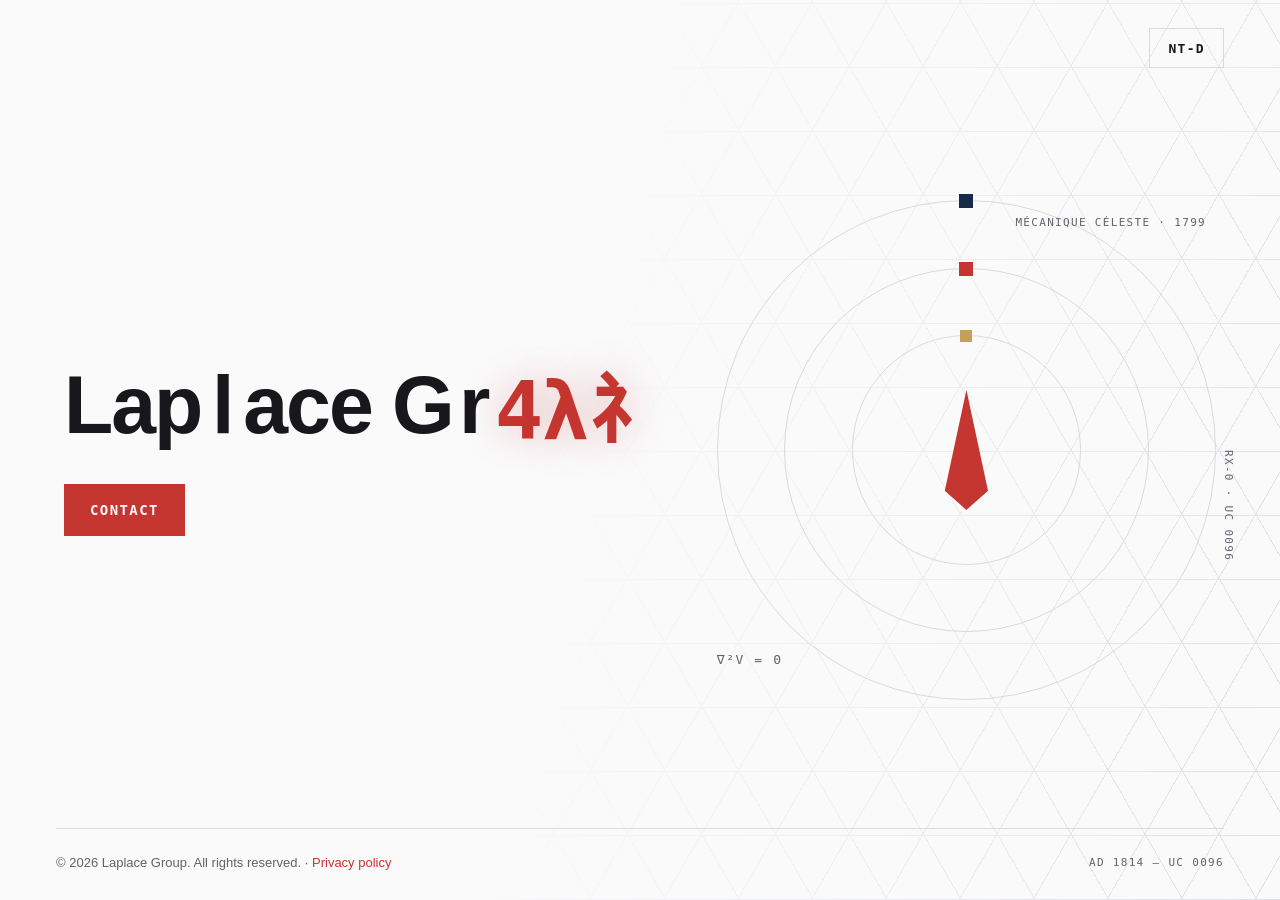
==== index.html @ bb6c0927 "Prototype Matrix headline decryption" ====
<!doctype html>
<html lang="en">
  <head>
    <meta charset="utf-8">
    <meta name="viewport" content="width=device-width, initial-scale=1">
    <title>Laplace Group</title>
    <meta name="description" content="Laplace Group.">
    <link rel="canonical" href="https://laplacegroup.io/">
    <link rel="stylesheet" href="/styles.css">
    <meta property="og:title" content="Laplace Group">
    <meta property="og:description" content="Laplace Group">
    <meta property="og:type" content="website">
    <meta property="og:url" content="https://laplacegroup.io/">
    <meta property="og:site_name" content="Laplace Group">
    <meta name="twitter:card" content="summary">
    <meta name="twitter:title" content="Laplace Group">
    <meta name="twitter:description" content="Laplace Group">
  </head>
  <body class="landing-page" data-mode="unicorn">
    <div class="site-shell">
      <div class="technical-grid" aria-hidden="true"></div>
      <div class="grid-fade" aria-hidden="true"></div>

      <header class="site-header">
        <nav class="header-actions" aria-label="Primary navigation">
          <button class="outline-action mode-toggle" type="button" data-ntd-toggle aria-pressed="false">
            <span class="ntd-label">
              NT-D<span class="ntd-state" aria-hidden="true">&nbsp;· Engaged</span>
            </span>
          </button>
        </nav>
      </header>

      <main class="landing-main">
        <section class="hero-copy" aria-labelledby="hero-title">
          <h1 id="hero-title" data-decrypt="Laplace Group">Laplace Group</h1>

          <a class="primary-action" href="mailto:hello@laplacegroup.io">Contact</a>
        </section>

        <section class="orrery" aria-label="Laplace orbital diagram">
          <div class="orbit orbit-outer" aria-hidden="true"><span></span></div>
          <div class="orbit orbit-middle" aria-hidden="true"><span></span></div>
          <div class="orbit orbit-inner" aria-hidden="true"><span></span></div>

          <button class="logo-core" type="button" data-ntd-toggle aria-label="Toggle NT-D display mode" aria-pressed="false">
            <span class="triangle-mark" aria-hidden="true"></span>
          </button>

          <span class="annotation annotation-top">Mécanique céleste · 1799</span>
          <span class="annotation annotation-equation">∇²V = 0</span>
          <span class="annotation annotation-side">RX-0 · UC 0096</span>
        </section>
      </main>

      <footer class="site-footer">
        <span>
          © 2026 Laplace Group. All rights reserved. ·
          <a href="/privacy.html">Privacy policy</a>
        </span>
        <span class="footer-code">AD 1814 — UC 0096</span>
      </footer>
    </div>

    <script>
      (() => {
        const toggles = document.querySelectorAll('[data-ntd-toggle]');
        const headline = document.querySelector('[data-decrypt]');
        const finalText = headline.dataset.decrypt;
        const glyphs = 'ｱｲｳｴｵｶｷｸｹｺｻｼｽｾｿﾀﾁﾂﾃﾄﾅﾆﾇﾈﾉ0123456789∆∇Ξλψ';
        const reducedMotion = window.matchMedia('(prefers-reduced-motion: reduce)');
        let decryptFrame = 0;
        let decryptRun = 0;

        const randomGlyph = () => glyphs[Math.floor(Math.random() * glyphs.length)];

        const buildHeadline = () => {
          const fragment = document.createDocumentFragment();
          const characters = [];

          finalText.split(' ').forEach((word, wordIndex, words) => {
            const wordElement = document.createElement('span');
            wordElement.className = 'decrypt-word';
            wordElement.setAttribute('aria-hidden', 'true');

            [...word].forEach((character) => {
              const characterElement = document.createElement('span');
              characterElement.className = 'decrypt-char';
              characterElement.dataset.character = character;
              characterElement.dataset.resolved = 'false';
              characterElement.textContent = randomGlyph();
              wordElement.append(characterElement);
              characters.push(characterElement);
            });

            fragment.append(wordElement);
            if (wordIndex < words.length - 1) fragment.append(' ');
          });

          headline.setAttribute('aria-label', finalText);
          headline.replaceChildren(fragment);
          return characters;
        };

        const decryptHeadline = () => {
          cancelAnimationFrame(decryptFrame);
          decryptRun += 1;
          const run = decryptRun;

          if (reducedMotion.matches) {
            headline.textContent = finalText;
            return;
          }

          const characters = buildHeadline();
          const startTime = performance.now();
          const stagger = 78;
          const scrambleTime = 430;
          const tickRate = 42;
          let previousTick = 0;

          const animate = (now) => {
            if (run !== decryptRun) return;
            const finishTime = startTime + (characters.length - 1) * stagger + scrambleTime;

            if (now >= finishTime) {
              characters.forEach((character) => {
                character.textContent = character.dataset.character;
                character.dataset.resolved = 'true';
              });
              return;
            }

            if (now - previousTick >= tickRate) {
              characters.forEach((character, index) => {
                const localTime = now - startTime - index * stagger;

                if (localTime < 0) {
                  character.textContent = '';
                  return;
                }

                if (localTime < scrambleTime) {
                  character.textContent = randomGlyph();
                  character.dataset.resolved = 'false';
                  return;
                }

                character.textContent = character.dataset.character;
                character.dataset.resolved = 'true';
              });
              previousTick = now;
            }

            decryptFrame = requestAnimationFrame(animate);
          };

          decryptFrame = requestAnimationFrame(animate);
        };

        const setMode = (engaged) => {
          document.body.dataset.mode = engaged ? 'ntd' : 'unicorn';
          toggles.forEach((toggle) => toggle.setAttribute('aria-pressed', String(engaged)));
          decryptHeadline();
        };

        toggles.forEach((toggle) => {
          toggle.addEventListener('click', () => {
            setMode(document.body.dataset.mode !== 'ntd');
          });
        });

        decryptHeadline();
      })();
    </script>
  </body>
</html>
---- styles.css ----
:root {
  --bg: #fafafb;
  --card: #ffffff;
  --ink: #17171c;
  --muted: #61626b;
  --line: #d9dade;
  --chip: #eff0f3;
  --accent: #c4362f;
  --accent-2: #162b49;
  --gold: #c5a05b;
  --orbit-1: 90s;
  --orbit-2: 64s;
  --orbit-3: 40s;
  --pulse: 5s;
  --logo-filter: drop-shadow(0 0 12px rgb(197 160 91 / 22%));
}

* {
  box-sizing: border-box;
}

html {
  background: var(--bg);
}

body {
  margin: 0;
  background: var(--bg);
  color: var(--ink);
  font-family: "IBM Plex Sans", "Helvetica Neue", Arial, sans-serif;
  transition: background-color 500ms ease, color 500ms ease;
}

body[data-mode="ntd"] {
  --bg: #0c0d12;
  --card: #161821;
  --ink: #efeff4;
  --muted: #9699a8;
  --line: #292c39;
  --chip: #1d2029;
  --accent: #e23b31;
  --accent-2: #35c285;
  --gold: #dfb867;
  --orbit-1: 9s;
  --orbit-2: 6.5s;
  --orbit-3: 4s;
  --pulse: 1.6s;
  --logo-filter: drop-shadow(0 0 26px rgb(226 59 49 / 38%));
}

a {
  color: inherit;
}

button,
a {
  -webkit-tap-highlight-color: transparent;
}

.site-shell {
  isolation: isolate;
  min-height: 100vh;
  min-height: 100svh;
  display: flex;
  flex-direction: column;
  position: relative;
  overflow: hidden;
}

.technical-grid,
.grid-fade {
  position: absolute;
  inset: 0;
  pointer-events: none;
}

.technical-grid {
  z-index: -2;
  background-image:
    repeating-linear-gradient(0deg, var(--line) 0 1px, transparent 1px 64px),
    repeating-linear-gradient(60deg, var(--line) 0 1px, transparent 1px 64px),
    repeating-linear-gradient(120deg, var(--line) 0 1px, transparent 1px 64px);
  opacity: 0.78;
}

.grid-fade {
  z-index: -1;
  background: linear-gradient(100deg, var(--bg) 42%, transparent 100%);
  transition: background 500ms ease;
}

.site-header,
.site-footer {
  position: relative;
  z-index: 1;
}

.site-header {
  min-height: 96px;
  display: flex;
  align-items: center;
  justify-content: flex-end;
  gap: 40px;
  padding: 28px 56px;
}

.header-actions {
  position: absolute;
  top: 28px;
  right: 56px;
  display: flex;
  align-items: center;
  gap: 20px;
}

.outline-action {
  min-height: 40px;
  display: inline-flex;
  align-items: center;
  justify-content: center;
  padding: 11px 18px;
  border: 1px solid var(--line);
  background: transparent;
  color: var(--ink);
  cursor: pointer;
  font-family: "IBM Plex Mono", "SFMono-Regular", Consolas, monospace;
  font-size: 13px;
  font-weight: 600;
  letter-spacing: 0.1em;
  line-height: 1;
  text-decoration: none;
  text-transform: uppercase;
  transition: border-color 180ms ease, color 180ms ease, background-color 180ms ease;
}

.outline-action:hover {
  border-color: var(--ink);
  background: var(--chip);
}

.mode-toggle[aria-pressed="true"] {
  border-color: var(--accent);
  color: var(--accent);
}

.ntd-label {
  display: inline-flex;
  align-items: center;
  white-space: nowrap;
}

.ntd-state {
  min-width: 0;
  max-width: 0;
  display: inline-block;
  flex: 0 1 auto;
  opacity: 0;
  overflow: hidden;
  clip-path: inset(0 100% 0 0);
  transform: translateX(-5px);
  transition: max-width 360ms cubic-bezier(0.22, 1, 0.36, 1),
    opacity 180ms ease,
    clip-path 360ms cubic-bezier(0.22, 1, 0.36, 1),
    transform 360ms cubic-bezier(0.22, 1, 0.36, 1);
}

.mode-toggle[aria-pressed="true"] .ntd-state {
  max-width: 9em;
  opacity: 1;
  clip-path: inset(0);
  transform: translateX(0);
}

.landing-main {
  width: 100%;
  flex: 1;
  display: grid;
  grid-template-columns: minmax(0, 1fr) auto;
  align-items: center;
  gap: clamp(44px, 5vw, 80px);
  padding: 18px clamp(48px, 5vw, 84px) 42px;
}

.hero-copy {
  max-width: 850px;
  display: flex;
  flex-direction: column;
  align-items: flex-start;
  gap: 38px;
}

.hero-copy h1 {
  max-width: 850px;
  margin: 0;
  font-size: clamp(58px, 6.3vw, 112px);
  font-weight: 700;
  letter-spacing: -0.025em;
  line-height: 1.02;
  text-wrap: balance;
}

.decrypt-word {
  display: inline-block;
  white-space: nowrap;
}

.decrypt-char {
  min-width: 0.52em;
  display: inline-block;
  color: var(--accent);
  font-family: "IBM Plex Mono", "SFMono-Regular", Consolas, monospace;
  font-weight: 600;
  text-align: center;
  text-shadow: 0 0 0.5em rgb(196 54 47 / 32%);
  transform: translateY(0.08em);
  transition: color 160ms ease, text-shadow 220ms ease, transform 220ms ease;
}

.decrypt-char:empty {
  opacity: 0;
}

.decrypt-char[data-resolved="true"] {
  color: var(--ink);
  font-family: inherit;
  font-weight: inherit;
  text-shadow: none;
  transform: translateY(0);
}

.annotation,
.footer-code {
  color: var(--muted);
  font-family: "IBM Plex Mono", "SFMono-Regular", Consolas, monospace;
  font-style: normal;
  font-weight: 500;
  letter-spacing: 0.12em;
  text-transform: uppercase;
}

.primary-action {
  display: inline-flex;
  align-items: center;
  justify-content: center;
  min-height: 52px;
  padding: 17px 26px;
  background: var(--accent);
  color: var(--bg);
  font-family: "IBM Plex Mono", "SFMono-Regular", Consolas, monospace;
  font-size: 14px;
  font-weight: 600;
  letter-spacing: 0.1em;
  line-height: 1;
  text-decoration: none;
  text-transform: uppercase;
  transition: background-color 180ms ease, color 180ms ease, transform 180ms ease;
}

.primary-action:hover {
  background: var(--ink);
  color: var(--bg);
  transform: translateY(-2px);
}

.orrery {
  width: min(590px, 39vw);
  aspect-ratio: 1;
  position: relative;
}

.orbit {
  position: absolute;
  border: 1px solid var(--line);
  border-radius: 50%;
  transition: border-color 500ms ease;
}

.orbit span {
  position: absolute;
  left: 50%;
  background: var(--accent);
  transition: background-color 500ms ease, transform 300ms ease;
}

.orbit-outer {
  inset: 0;
  animation: spin var(--orbit-1) linear infinite;
}

.orbit-outer span {
  top: -7px;
  width: 14px;
  height: 14px;
  margin-left: -7px;
  background: var(--accent-2);
}

.orbit-middle {
  inset: 13.5%;
  animation: spin var(--orbit-2) linear infinite reverse;
}

.orbit-middle span {
  top: -7px;
  width: 14px;
  height: 14px;
  margin-left: -7px;
}

.orbit-inner {
  inset: 27%;
  animation: spin var(--orbit-3) linear infinite;
}

.orbit-inner span {
  top: -6px;
  width: 12px;
  height: 12px;
  margin-left: -6px;
  background: var(--gold);
}

.logo-core {
  position: absolute;
  inset: 25%;
  display: flex;
  align-items: center;
  justify-content: center;
  border: 0;
  background: transparent;
  cursor: pointer;
  animation: pulse var(--pulse) ease-in-out infinite;
}

.triangle-mark {
  width: min(42%, 96px);
  aspect-ratio: 4 / 5;
  display: block;
  background: var(--accent);
  clip-path: polygon(50% 0, 72.5% 84%, 50% 100%, 27.5% 84%);
  filter: var(--logo-filter);
  transition: background-color 500ms ease, filter 500ms ease, transform 500ms cubic-bezier(0.22, 1, 0.36, 1);
}

.logo-core:hover .triangle-mark,
.logo-core:focus-visible .triangle-mark {
  transform: scale(1.07);
}

.annotation {
  position: absolute;
  font-size: 11px;
  line-height: 1.45;
  white-space: nowrap;
}

.annotation-top {
  top: 3%;
  right: 2%;
}

.annotation-equation {
  bottom: 6%;
  left: 0;
  font-size: 13px;
}

.annotation-side {
  top: 50%;
  right: -4%;
  writing-mode: vertical-rl;
}

.site-footer {
  min-height: 72px;
  display: flex;
  align-items: center;
  justify-content: space-between;
  gap: 40px;
  margin: 0 56px;
  padding: 21px 0 25px;
  border-top: 1px solid var(--line);
  color: var(--muted);
  font-size: 13px;
  line-height: 1.5;
}

.site-footer a {
  color: var(--accent);
  text-decoration: none;
}

.site-footer a:hover {
  color: var(--ink);
}

.footer-code {
  font-size: 11px;
  line-height: 1;
  white-space: nowrap;
}

.privacy-main {
  width: min(100% - 48px, 808px);
  min-height: 100vh;
  margin: 0 auto;
  padding: 72px 0;
  font-size: 17px;
  line-height: 1.7;
}

.privacy-main h1 {
  margin: 52px 0 32px;
  font-size: clamp(42px, 7vw, 72px);
  letter-spacing: -0.04em;
  line-height: 1;
}

.privacy-main p {
  color: var(--muted);
}

.privacy-main a {
  color: var(--accent);
  text-decoration: none;
}

@keyframes spin {
  from { transform: rotate(0deg); }
  to { transform: rotate(360deg); }
}

@keyframes pulse {
  0%, 100% { opacity: 0.86; }
  50% { opacity: 1; }
}

a:focus-visible,
button:focus-visible {
  outline: 2px solid var(--accent);
  outline-offset: 5px;
}

@media (max-width: 1160px) {
  .landing-main {
    gap: 34px;
  }

  .hero-copy h1 {
    font-size: clamp(54px, 6vw, 80px);
  }

  .orrery {
    width: min(500px, 42vw);
  }
}

@media (max-width: 860px) {
  .site-shell {
    overflow: visible;
  }

  .grid-fade {
    background: linear-gradient(180deg, var(--bg) 24%, transparent 100%);
  }

  .site-header {
    padding: 24px 28px;
  }

  .header-actions {
    top: 24px;
    right: 28px;
  }

  .landing-main {
    grid-template-columns: 1fr;
    justify-items: center;
    gap: 48px;
    padding: 54px 28px 72px;
  }

  .hero-copy {
    width: min(100%, 720px);
  }

  .hero-copy h1 {
    font-size: clamp(52px, 11vw, 78px);
  }

  .orrery {
    width: min(620px, 82vw);
  }

  .site-footer {
    margin: 0 28px;
  }
}

@media (max-width: 600px) {
  .site-header {
    align-items: flex-start;
    gap: 18px;
    padding: 22px 20px;
  }

  .header-actions {
    top: 22px;
    right: 20px;
    gap: 8px;
  }

  .outline-action {
    min-height: 34px;
    padding: 9px 10px;
    font-size: 10px;
  }

  .mode-toggle {
    min-width: 54px;
    overflow: hidden;
  }

  .landing-main {
    gap: 44px;
    padding: 42px 20px 64px;
  }

  .hero-copy {
    gap: 30px;
  }

  .hero-copy h1 {
    font-size: clamp(44px, 14vw, 62px);
    line-height: 1.02;
  }

  .primary-action {
    width: 100%;
    padding-inline: 16px;
    font-size: 12px;
  }

  .orrery {
    width: 88vw;
  }

  .annotation {
    font-size: 9px;
  }

  .annotation-side {
    right: -2%;
  }

  .site-footer {
    min-height: 0;
    align-items: flex-start;
    flex-direction: column;
    gap: 13px;
    margin: 0 20px;
    padding: 20px 0 24px;
    font-size: 12px;
  }
}

@media (prefers-reduced-motion: reduce) {
  *,
  *::before,
  *::after {
    scroll-behavior: auto !important;
    animation-duration: 0.01ms !important;
    animation-iteration-count: 1 !important;
    transition-duration: 0.01ms !important;
  }
}
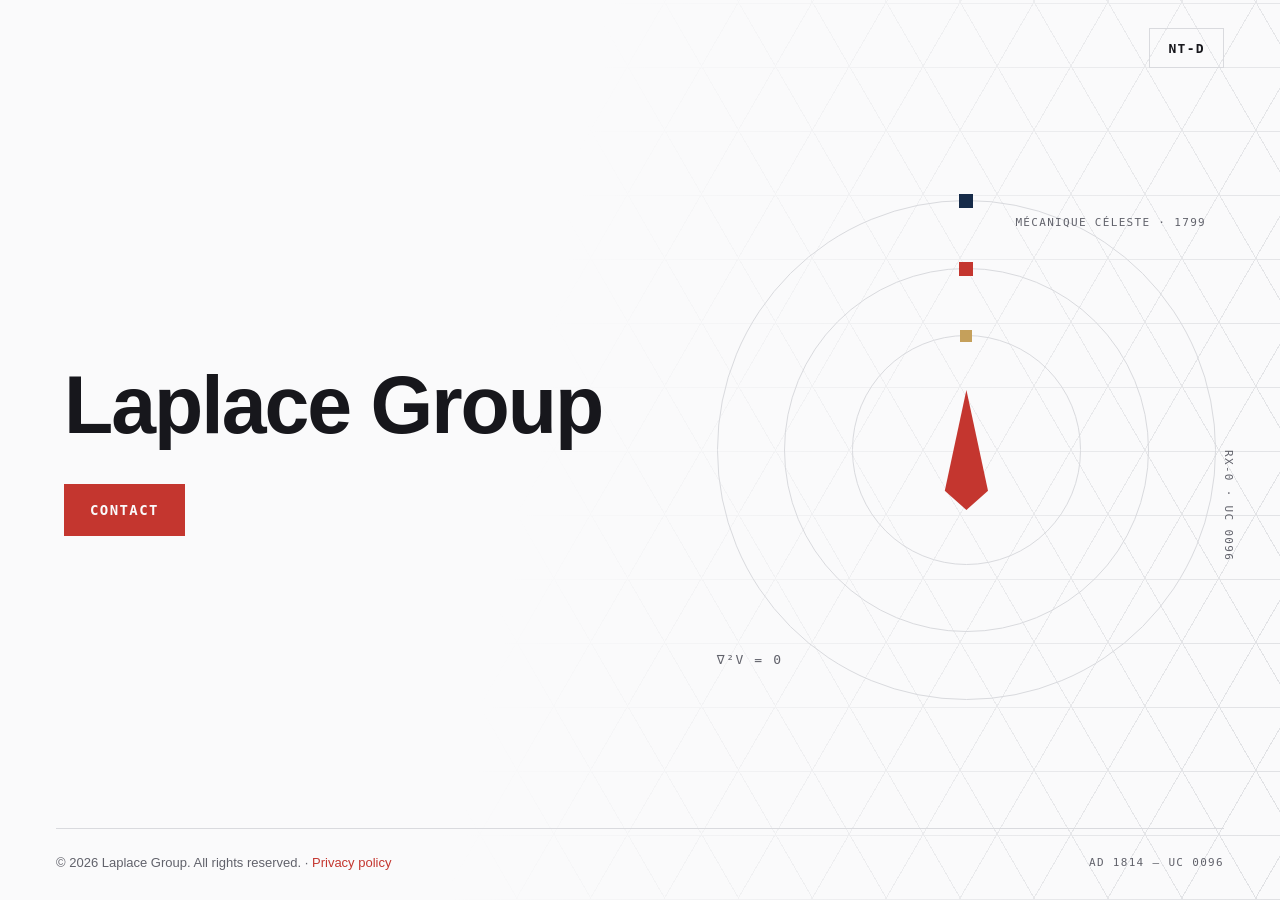
==== commit d5f1c5e0: "Move fast decryption effect to NT-D status" ====
--- a/index.html
+++ b/index.html
@@ -25,7 +25,7 @@
         <nav class="header-actions" aria-label="Primary navigation">
           <button class="outline-action mode-toggle" type="button" data-ntd-toggle aria-pressed="false">
             <span class="ntd-label">
-              NT-D<span class="ntd-state" aria-hidden="true">&nbsp;· Engaged</span>
+              NT-D<span class="ntd-state" aria-hidden="true"><span class="ntd-separator">&nbsp;·&nbsp;</span><span class="ntd-decrypt" data-decrypt="Engaged">Engaged</span></span>
             </span>
           </button>
         </nav>
@@ -33,7 +33,7 @@
 
       <main class="landing-main">
         <section class="hero-copy" aria-labelledby="hero-title">
-          <h1 id="hero-title" data-decrypt="Laplace Group">Laplace Group</h1>
+          <h1 id="hero-title">Laplace Group</h1>
 
           <a class="primary-action" href="mailto:hello@laplacegroup.io">Contact</a>
         </section>
@@ -65,8 +65,8 @@
     <script>
       (() => {
         const toggles = document.querySelectorAll('[data-ntd-toggle]');
-        const headline = document.querySelector('[data-decrypt]');
-        const finalText = headline.dataset.decrypt;
+        const engagedWord = document.querySelector('.ntd-decrypt');
+        const finalText = engagedWord.dataset.decrypt;
         const glyphs = 'ｱｲｳｴｵｶｷｸｹｺｻｼｽｾｿﾀﾁﾂﾃﾄﾅﾆﾇﾈﾉ0123456789∆∇Ξλψ';
         const reducedMotion = window.matchMedia('(prefers-reduced-motion: reduce)');
         let decryptFrame = 0;
@@ -74,49 +74,39 @@
 
         const randomGlyph = () => glyphs[Math.floor(Math.random() * glyphs.length)];
 
-        const buildHeadline = () => {
+        const buildEngagedWord = () => {
           const fragment = document.createDocumentFragment();
           const characters = [];
 
-          finalText.split(' ').forEach((word, wordIndex, words) => {
-            const wordElement = document.createElement('span');
-            wordElement.className = 'decrypt-word';
-            wordElement.setAttribute('aria-hidden', 'true');
-
-            [...word].forEach((character) => {
-              const characterElement = document.createElement('span');
-              characterElement.className = 'decrypt-char';
-              characterElement.dataset.character = character;
-              characterElement.dataset.resolved = 'false';
-              characterElement.textContent = randomGlyph();
-              wordElement.append(characterElement);
-              characters.push(characterElement);
-            });
-
-            fragment.append(wordElement);
-            if (wordIndex < words.length - 1) fragment.append(' ');
+          [...finalText].forEach((character) => {
+            const characterElement = document.createElement('span');
+            characterElement.className = 'ntd-decrypt-char';
+            characterElement.dataset.character = character;
+            characterElement.dataset.resolved = 'false';
+            characterElement.textContent = randomGlyph();
+            fragment.append(characterElement);
+            characters.push(characterElement);
           });
 
-          headline.setAttribute('aria-label', finalText);
-          headline.replaceChildren(fragment);
+          engagedWord.replaceChildren(fragment);
           return characters;
         };
 
-        const decryptHeadline = () => {
+        const decryptEngaged = () => {
           cancelAnimationFrame(decryptFrame);
           decryptRun += 1;
           const run = decryptRun;
 
           if (reducedMotion.matches) {
-            headline.textContent = finalText;
+            engagedWord.textContent = finalText;
             return;
           }
 
-          const characters = buildHeadline();
+          const characters = buildEngagedWord();
           const startTime = performance.now();
-          const stagger = 78;
-          const scrambleTime = 430;
-          const tickRate = 42;
+          const stagger = 39;
+          const scrambleTime = 215;
+          const tickRate = 21;
           let previousTick = 0;
 
           const animate = (now) => {
@@ -161,7 +151,14 @@
         const setMode = (engaged) => {
           document.body.dataset.mode = engaged ? 'ntd' : 'unicorn';
           toggles.forEach((toggle) => toggle.setAttribute('aria-pressed', String(engaged)));
-          decryptHeadline();
+
+          if (engaged) {
+            decryptEngaged();
+          } else {
+            cancelAnimationFrame(decryptFrame);
+            decryptRun += 1;
+            engagedWord.textContent = finalText;
+          }
         };
 
         toggles.forEach((toggle) => {
@@ -170,7 +167,6 @@
           });
         });
 
-        decryptHeadline();
       })();
     </script>
   </body>
--- a/styles.css
+++ b/styles.css
@@ -164,6 +164,29 @@
     transform 360ms cubic-bezier(0.22, 1, 0.36, 1);
 }
 
+.ntd-decrypt {
+  display: inline-flex;
+}
+
+.ntd-decrypt-char {
+  min-width: 0.62em;
+  display: inline-block;
+  color: currentColor;
+  text-align: center;
+  text-shadow: 0 0 0.55em rgb(196 54 47 / 46%);
+  transform: translateY(0.08em);
+  transition: text-shadow 100ms ease, transform 110ms ease;
+}
+
+.ntd-decrypt-char:empty {
+  opacity: 0;
+}
+
+.ntd-decrypt-char[data-resolved="true"] {
+  text-shadow: none;
+  transform: translateY(0);
+}
+
 .mode-toggle[aria-pressed="true"] .ntd-state {
   max-width: 9em;
   opacity: 1;
@@ -197,35 +220,6 @@
   letter-spacing: -0.025em;
   line-height: 1.02;
   text-wrap: balance;
-}
-
-.decrypt-word {
-  display: inline-block;
-  white-space: nowrap;
-}
-
-.decrypt-char {
-  min-width: 0.52em;
-  display: inline-block;
-  color: var(--accent);
-  font-family: "IBM Plex Mono", "SFMono-Regular", Consolas, monospace;
-  font-weight: 600;
-  text-align: center;
-  text-shadow: 0 0 0.5em rgb(196 54 47 / 32%);
-  transform: translateY(0.08em);
-  transition: color 160ms ease, text-shadow 220ms ease, transform 220ms ease;
-}
-
-.decrypt-char:empty {
-  opacity: 0;
-}
-
-.decrypt-char[data-resolved="true"] {
-  color: var(--ink);
-  font-family: inherit;
-  font-weight: inherit;
-  text-shadow: none;
-  transform: translateY(0);
 }
 
 .annotation,
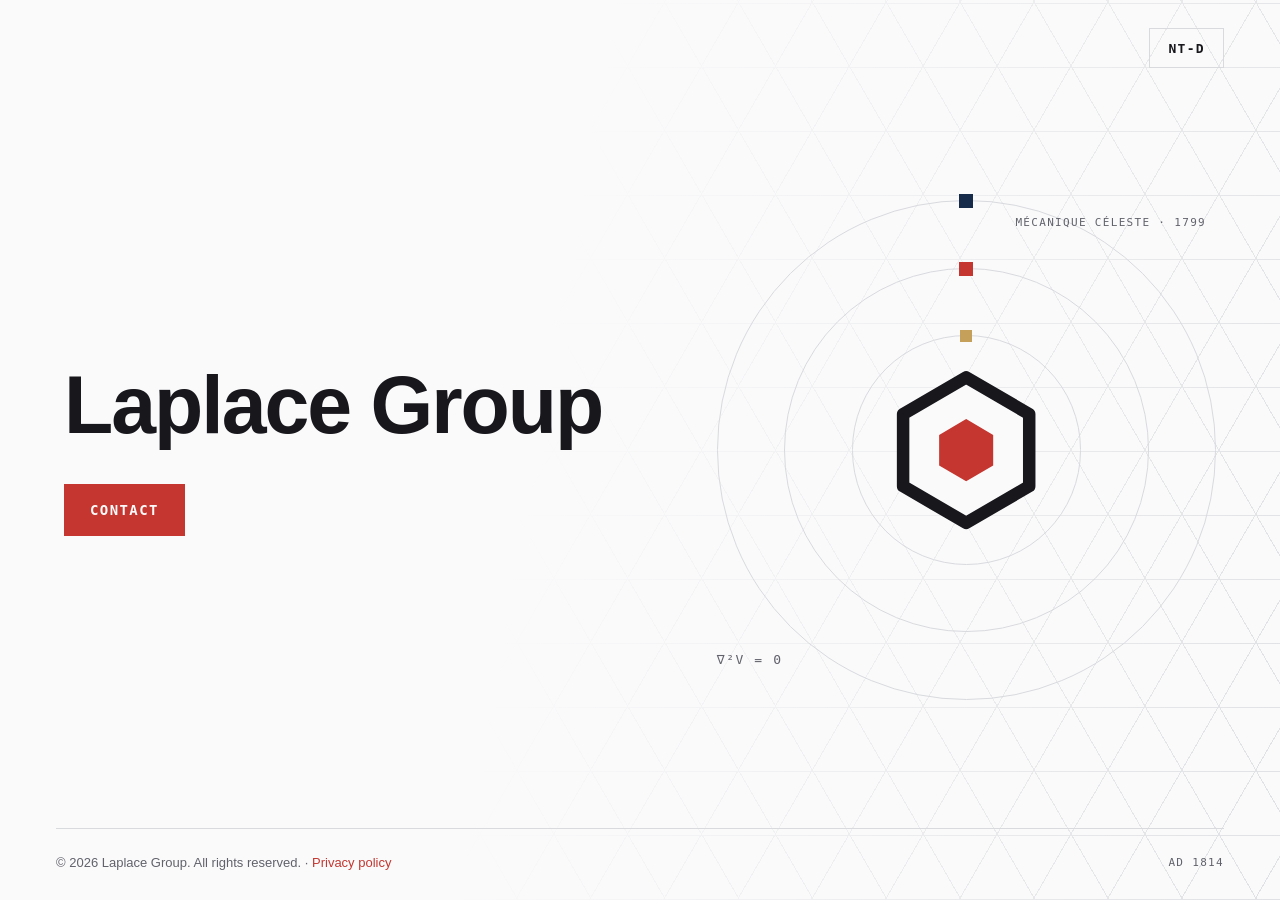
==== commit 7776a2e9: "Replace center arrow with hexagonal mark" ====
--- a/index.html
+++ b/index.html
@@ -44,12 +44,14 @@
           <div class="orbit orbit-inner" aria-hidden="true"><span></span></div>
 
           <button class="logo-core" type="button" data-ntd-toggle aria-label="Toggle NT-D display mode" aria-pressed="false">
-            <span class="triangle-mark" aria-hidden="true"></span>
+            <svg class="hex-mark" viewBox="0 0 240 240" aria-hidden="true" focusable="false">
+              <polygon class="hex-mark-frame" points="120,15 211,68 211,172 120,225 29,172 29,68"></polygon>
+              <polygon class="hex-mark-core" points="120,75 159,98 159,142 120,165 81,142 81,98"></polygon>
+            </svg>
           </button>
 
           <span class="annotation annotation-top">Mécanique céleste · 1799</span>
           <span class="annotation annotation-equation">∇²V = 0</span>
-          <span class="annotation annotation-side">RX-0 · UC 0096</span>
         </section>
       </main>
 
@@ -58,7 +60,7 @@
           © 2026 Laplace Group. All rights reserved. ·
           <a href="/privacy.html">Privacy policy</a>
         </span>
-        <span class="footer-code">AD 1814 — UC 0096</span>
+        <span class="footer-code">AD 1814</span>
       </footer>
     </div>
 
@@ -67,14 +69,15 @@
         const toggles = document.querySelectorAll('[data-ntd-toggle]');
         const engagedWord = document.querySelector('.ntd-decrypt');
         const finalText = engagedWord.dataset.decrypt;
-        const glyphs = 'ｱｲｳｴｵｶｷｸｹｺｻｼｽｾｿﾀﾁﾂﾃﾄﾅﾆﾇﾈﾉ0123456789∆∇Ξλψ';
+        const glyphs = 'ｱｲｳｴｵｶｷｸｹｺｻｼｽｾｿﾀﾁﾂﾃﾄﾅﾆﾇﾈﾉ零壱弐参伍陸漆捌玖界無電脳0123456789∆∇Ξλψ';
         const reducedMotion = window.matchMedia('(prefers-reduced-motion: reduce)');
         let decryptFrame = 0;
         let decryptRun = 0;
+        let modeTransitioning = false;
 
         const randomGlyph = () => glyphs[Math.floor(Math.random() * glyphs.length)];
 
-        const buildEngagedWord = () => {
+        const buildEngagedWord = (resolved = false) => {
           const fragment = document.createDocumentFragment();
           const characters = [];
 
@@ -82,8 +85,8 @@
             const characterElement = document.createElement('span');
             characterElement.className = 'ntd-decrypt-char';
             characterElement.dataset.character = character;
-            characterElement.dataset.resolved = 'false';
-            characterElement.textContent = randomGlyph();
+            characterElement.dataset.resolved = String(resolved);
+            characterElement.textContent = resolved ? character : randomGlyph();
             fragment.append(characterElement);
             characters.push(characterElement);
           });
@@ -92,13 +95,14 @@
           return characters;
         };
 
-        const decryptEngaged = () => {
+        const decryptEngaged = (onComplete) => {
           cancelAnimationFrame(decryptFrame);
           decryptRun += 1;
           const run = decryptRun;
 
           if (reducedMotion.matches) {
             engagedWord.textContent = finalText;
+            onComplete();
             return;
           }
 
@@ -118,6 +122,7 @@
                 character.textContent = character.dataset.character;
                 character.dataset.resolved = 'true';
               });
+              onComplete();
               return;
             }
 
@@ -148,16 +153,87 @@
           decryptFrame = requestAnimationFrame(animate);
         };
 
+        const encryptEngaged = (onComplete) => {
+          cancelAnimationFrame(decryptFrame);
+          decryptRun += 1;
+          const run = decryptRun;
+
+          if (reducedMotion.matches) {
+            engagedWord.textContent = '';
+            onComplete();
+            return;
+          }
+
+          const characters = buildEngagedWord(true);
+          const startTime = performance.now();
+          const stagger = 39;
+          const scrambleTime = 215;
+          const tickRate = 21;
+          let previousTick = 0;
+
+          const animate = (now) => {
+            if (run !== decryptRun) return;
+            const finishTime = startTime + (characters.length - 1) * stagger + scrambleTime;
+
+            if (now >= finishTime) {
+              characters.forEach((character) => {
+                character.textContent = '';
+                character.dataset.resolved = 'false';
+              });
+              onComplete();
+              return;
+            }
+
+            if (now - previousTick >= tickRate) {
+              characters.forEach((character, index) => {
+                const reverseIndex = characters.length - 1 - index;
+                const localTime = now - startTime - reverseIndex * stagger;
+
+                if (localTime < 0) {
+                  character.textContent = character.dataset.character;
+                  character.dataset.resolved = 'true';
+                  return;
+                }
+
+                if (localTime < scrambleTime) {
+                  character.textContent = randomGlyph();
+                  character.dataset.resolved = 'false';
+                  return;
+                }
+
+                character.textContent = '';
+                character.dataset.resolved = 'false';
+              });
+              previousTick = now;
+            }
+
+            decryptFrame = requestAnimationFrame(animate);
+          };
+
+          decryptFrame = requestAnimationFrame(animate);
+        };
+
+        const setPressed = (pressed) => {
+          toggles.forEach((toggle) => toggle.setAttribute('aria-pressed', String(pressed)));
+        };
+
         const setMode = (engaged) => {
-          document.body.dataset.mode = engaged ? 'ntd' : 'unicorn';
-          toggles.forEach((toggle) => toggle.setAttribute('aria-pressed', String(engaged)));
+          if (modeTransitioning) return;
+          modeTransitioning = true;
 
           if (engaged) {
-            decryptEngaged();
+            document.body.dataset.mode = 'ntd';
+            setPressed(true);
+            decryptEngaged(() => {
+              modeTransitioning = false;
+            });
           } else {
-            cancelAnimationFrame(decryptFrame);
-            decryptRun += 1;
-            engagedWord.textContent = finalText;
+            encryptEngaged(() => {
+              document.body.dataset.mode = 'unicorn';
+              setPressed(false);
+              engagedWord.textContent = finalText;
+              modeTransitioning = false;
+            });
           }
         };
 
--- a/styles.css
+++ b/styles.css
@@ -12,7 +12,6 @@
   --orbit-2: 64s;
   --orbit-3: 40s;
   --pulse: 5s;
-  --logo-filter: drop-shadow(0 0 12px rgb(197 160 91 / 22%));
 }
 
 * {
@@ -45,7 +44,6 @@
   --orbit-2: 6.5s;
   --orbit-3: 4s;
   --pulse: 1.6s;
-  --logo-filter: drop-shadow(0 0 26px rgb(226 59 49 / 38%));
 }
 
 a {
@@ -166,16 +164,22 @@
 
 .ntd-decrypt {
   display: inline-flex;
+  width: 5.04em;
+  flex: 0 0 5.04em;
+  overflow: hidden;
 }
 
 .ntd-decrypt-char {
-  min-width: 0.62em;
+  width: 0.72em;
+  min-width: 0.72em;
   display: inline-block;
+  flex: 0 0 0.72em;
   color: currentColor;
+  overflow: hidden;
   text-align: center;
   text-shadow: 0 0 0.55em rgb(196 54 47 / 46%);
   transform: translateY(0.08em);
-  transition: text-shadow 100ms ease, transform 110ms ease;
+  transition: opacity 80ms ease, text-shadow 125ms ease, transform 140ms ease;
 }
 
 .ntd-decrypt-char:empty {
@@ -326,18 +330,30 @@
   animation: pulse var(--pulse) ease-in-out infinite;
 }
 
-.triangle-mark {
-  width: min(42%, 96px);
-  aspect-ratio: 4 / 5;
+.hex-mark {
+  width: min(70%, 180px);
+  height: auto;
   display: block;
-  background: var(--accent);
-  clip-path: polygon(50% 0, 72.5% 84%, 50% 100%, 27.5% 84%);
-  filter: var(--logo-filter);
-  transition: background-color 500ms ease, filter 500ms ease, transform 500ms cubic-bezier(0.22, 1, 0.36, 1);
-}
-
-.logo-core:hover .triangle-mark,
-.logo-core:focus-visible .triangle-mark {
+  color: var(--ink);
+  overflow: visible;
+  transition: color 500ms ease, transform 500ms cubic-bezier(0.22, 1, 0.36, 1);
+}
+
+.hex-mark-frame {
+  fill: var(--bg);
+  stroke: currentColor;
+  stroke-width: 18;
+  stroke-linejoin: round;
+  transition: fill 500ms ease, stroke 500ms ease;
+}
+
+.hex-mark-core {
+  fill: var(--accent);
+  transition: fill 500ms ease;
+}
+
+.logo-core:hover .hex-mark,
+.logo-core:focus-visible .hex-mark {
   transform: scale(1.07);
 }
 
@@ -357,12 +373,6 @@
   bottom: 6%;
   left: 0;
   font-size: 13px;
-}
-
-.annotation-side {
-  top: 50%;
-  right: -4%;
-  writing-mode: vertical-rl;
 }
 
 .site-footer {
@@ -543,10 +553,6 @@
     font-size: 9px;
   }
 
-  .annotation-side {
-    right: -2%;
-  }
-
   .site-footer {
     min-height: 0;
     align-items: flex-start;
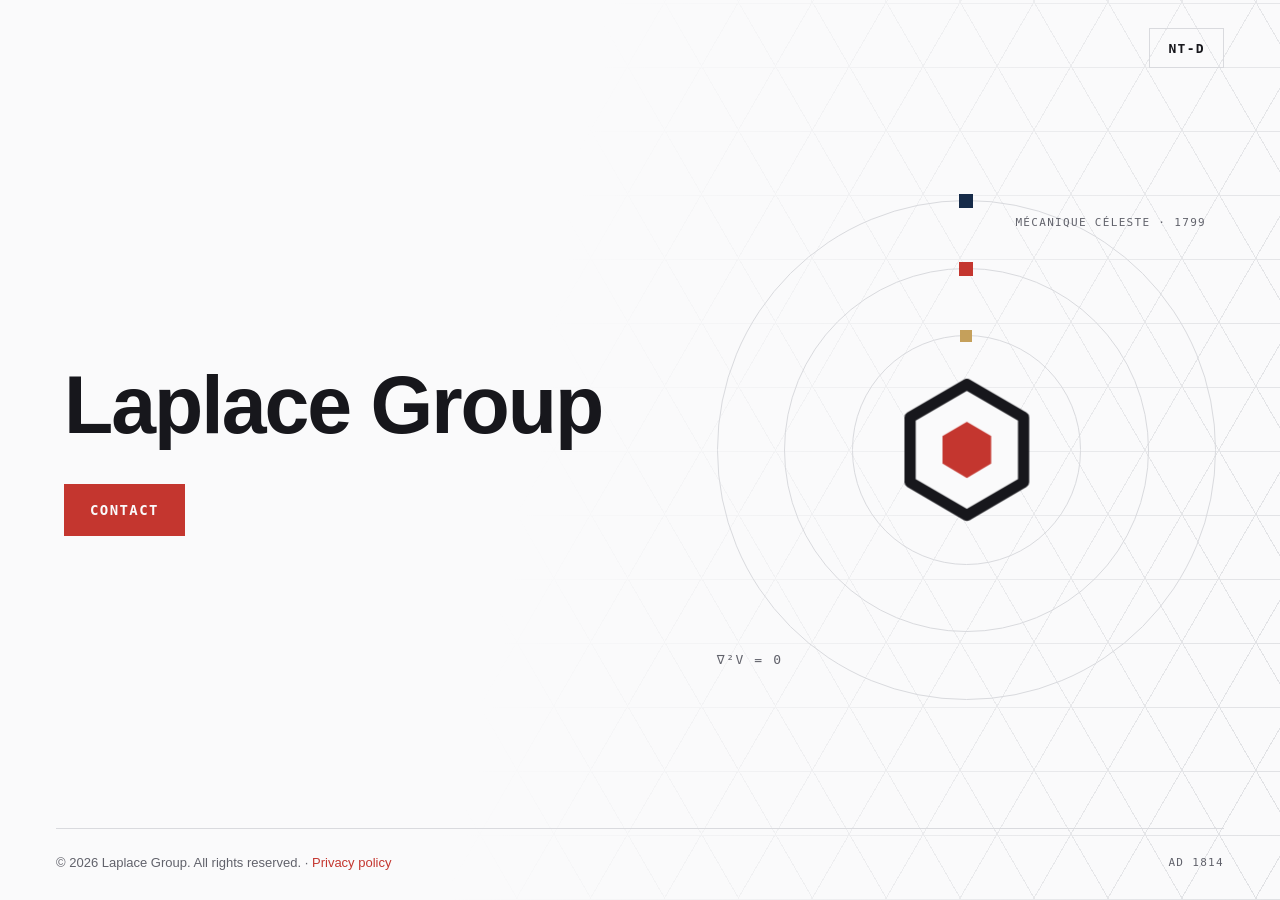
==== commit 4a3a3536: "Add reversible hex frame animation" ====
--- a/index.html
+++ b/index.html
@@ -68,16 +68,39 @@
       (() => {
         const toggles = document.querySelectorAll('[data-ntd-toggle]');
         const engagedWord = document.querySelector('.ntd-decrypt');
+        const hexFrame = document.querySelector('.hex-mark-frame');
         const finalText = engagedWord.dataset.decrypt;
         const glyphs = 'ｱｲｳｴｵｶｷｸｹｺｻｼｽｾｿﾀﾁﾂﾃﾄﾅﾆﾇﾈﾉ零壱弐参伍陸漆捌玖界無電脳0123456789∆∇Ξλψ';
         const reducedMotion = window.matchMedia('(prefers-reduced-motion: reduce)');
         let decryptFrame = 0;
-        let decryptRun = 0;
-        let modeTransitioning = false;
+        let decryptProgress = 0;
+        let decryptDirection = 0;
+        let previousFrameTime = 0;
+        let previousGlyphTime = 0;
+        let desiredEngaged = false;
+
+        const stagger = 39;
+        const scrambleTime = 215;
+        const tickRate = 21;
+        const decryptDuration = (finalText.length - 1) * stagger + scrambleTime;
+        const ringAnimation = hexFrame.animate(
+          [
+            { transform: 'rotate(0deg)' },
+            { transform: 'rotate(-360deg)' }
+          ],
+          {
+            duration: 720,
+            easing: 'ease-in-out',
+            fill: 'both'
+          }
+        );
+
+        ringAnimation.pause();
+        ringAnimation.currentTime = 0;
 
         const randomGlyph = () => glyphs[Math.floor(Math.random() * glyphs.length)];
 
-        const buildEngagedWord = (resolved = false) => {
+        const buildEngagedWord = () => {
           const fragment = document.createDocumentFragment();
           const characters = [];
 
@@ -85,8 +108,9 @@
             const characterElement = document.createElement('span');
             characterElement.className = 'ntd-decrypt-char';
             characterElement.dataset.character = character;
-            characterElement.dataset.resolved = String(resolved);
-            characterElement.textContent = resolved ? character : randomGlyph();
+            characterElement.dataset.phase = 'hidden';
+            characterElement.dataset.resolved = 'false';
+            characterElement.textContent = '';
             fragment.append(characterElement);
             characters.push(characterElement);
           });
@@ -95,151 +119,110 @@
           return characters;
         };
 
-        const decryptEngaged = (onComplete) => {
-          cancelAnimationFrame(decryptFrame);
-          decryptRun += 1;
-          const run = decryptRun;
-
-          if (reducedMotion.matches) {
-            engagedWord.textContent = finalText;
-            onComplete();
+        const characters = buildEngagedWord();
+
+        const renderEngaged = (refreshGlyphs = false) => {
+          const elapsed = decryptProgress * decryptDuration;
+
+          characters.forEach((character, index) => {
+            const localTime = elapsed - index * stagger;
+
+            if (localTime <= 0) {
+              character.textContent = '';
+              character.dataset.phase = 'hidden';
+              character.dataset.resolved = 'false';
+              return;
+            }
+
+            if (localTime < scrambleTime) {
+              if (refreshGlyphs || character.dataset.phase !== 'scramble') {
+                character.textContent = randomGlyph();
+              }
+              character.dataset.phase = 'scramble';
+              character.dataset.resolved = 'false';
+              return;
+            }
+
+            character.textContent = character.dataset.character;
+            character.dataset.phase = 'resolved';
+            character.dataset.resolved = 'true';
+          });
+        };
+
+        const animateEngaged = (now) => {
+          const delta = previousFrameTime ? now - previousFrameTime : 0;
+          previousFrameTime = now;
+          decryptProgress = Math.min(1, Math.max(0, decryptProgress + decryptDirection * delta / decryptDuration));
+
+          const refreshGlyphs = now - previousGlyphTime >= tickRate;
+          renderEngaged(refreshGlyphs);
+          if (refreshGlyphs) previousGlyphTime = now;
+
+          if ((decryptDirection > 0 && decryptProgress >= 1) ||
+              (decryptDirection < 0 && decryptProgress <= 0)) {
+            decryptDirection = 0;
+
+            if (decryptProgress === 0 && !desiredEngaged) {
+              document.body.dataset.mode = 'unicorn';
+              setPressed(false);
+            }
             return;
           }
 
-          const characters = buildEngagedWord();
-          const startTime = performance.now();
-          const stagger = 39;
-          const scrambleTime = 215;
-          const tickRate = 21;
-          let previousTick = 0;
-
-          const animate = (now) => {
-            if (run !== decryptRun) return;
-            const finishTime = startTime + (characters.length - 1) * stagger + scrambleTime;
-
-            if (now >= finishTime) {
-              characters.forEach((character) => {
-                character.textContent = character.dataset.character;
-                character.dataset.resolved = 'true';
-              });
-              onComplete();
-              return;
-            }
-
-            if (now - previousTick >= tickRate) {
-              characters.forEach((character, index) => {
-                const localTime = now - startTime - index * stagger;
-
-                if (localTime < 0) {
-                  character.textContent = '';
-                  return;
-                }
-
-                if (localTime < scrambleTime) {
-                  character.textContent = randomGlyph();
-                  character.dataset.resolved = 'false';
-                  return;
-                }
-
-                character.textContent = character.dataset.character;
-                character.dataset.resolved = 'true';
-              });
-              previousTick = now;
-            }
-
-            decryptFrame = requestAnimationFrame(animate);
-          };
-
-          decryptFrame = requestAnimationFrame(animate);
-        };
-
-        const encryptEngaged = (onComplete) => {
-          cancelAnimationFrame(decryptFrame);
-          decryptRun += 1;
-          const run = decryptRun;
-
-          if (reducedMotion.matches) {
-            engagedWord.textContent = '';
-            onComplete();
-            return;
-          }
-
-          const characters = buildEngagedWord(true);
-          const startTime = performance.now();
-          const stagger = 39;
-          const scrambleTime = 215;
-          const tickRate = 21;
-          let previousTick = 0;
-
-          const animate = (now) => {
-            if (run !== decryptRun) return;
-            const finishTime = startTime + (characters.length - 1) * stagger + scrambleTime;
-
-            if (now >= finishTime) {
-              characters.forEach((character) => {
-                character.textContent = '';
-                character.dataset.resolved = 'false';
-              });
-              onComplete();
-              return;
-            }
-
-            if (now - previousTick >= tickRate) {
-              characters.forEach((character, index) => {
-                const reverseIndex = characters.length - 1 - index;
-                const localTime = now - startTime - reverseIndex * stagger;
-
-                if (localTime < 0) {
-                  character.textContent = character.dataset.character;
-                  character.dataset.resolved = 'true';
-                  return;
-                }
-
-                if (localTime < scrambleTime) {
-                  character.textContent = randomGlyph();
-                  character.dataset.resolved = 'false';
-                  return;
-                }
-
-                character.textContent = '';
-                character.dataset.resolved = 'false';
-              });
-              previousTick = now;
-            }
-
-            decryptFrame = requestAnimationFrame(animate);
-          };
-
-          decryptFrame = requestAnimationFrame(animate);
+          decryptFrame = requestAnimationFrame(animateEngaged);
         };
 
         const setPressed = (pressed) => {
           toggles.forEach((toggle) => toggle.setAttribute('aria-pressed', String(pressed)));
         };
 
+        const spinRing = (engaged) => {
+          if (reducedMotion.matches) {
+            ringAnimation.pause();
+            ringAnimation.currentTime = engaged ? ringAnimation.effect.getTiming().duration : 0;
+            return;
+          }
+
+          if (engaged) {
+            ringAnimation.play();
+          } else {
+            ringAnimation.reverse();
+          }
+        };
+
         const setMode = (engaged) => {
-          if (modeTransitioning) return;
-          modeTransitioning = true;
+          desiredEngaged = engaged;
+          spinRing(engaged);
+          cancelAnimationFrame(decryptFrame);
 
           if (engaged) {
             document.body.dataset.mode = 'ntd';
             setPressed(true);
-            decryptEngaged(() => {
-              modeTransitioning = false;
-            });
+            decryptDirection = 1;
           } else {
-            encryptEngaged(() => {
+            if (reducedMotion.matches) {
+              decryptProgress = 0;
+              renderEngaged();
+              setPressed(false);
               document.body.dataset.mode = 'unicorn';
-              setPressed(false);
-              engagedWord.textContent = finalText;
-              modeTransitioning = false;
-            });
-          }
+              return;
+            }
+            decryptDirection = -1;
+          }
+
+          if (reducedMotion.matches) {
+            decryptProgress = engaged ? 1 : 0;
+            renderEngaged();
+            return;
+          }
+
+          previousFrameTime = performance.now();
+          decryptFrame = requestAnimationFrame(animateEngaged);
         };
 
         toggles.forEach((toggle) => {
           toggle.addEventListener('click', () => {
-            setMode(document.body.dataset.mode !== 'ntd');
+            setMode(!desiredEngaged);
           });
         });
 
--- a/styles.css
+++ b/styles.css
@@ -331,12 +331,12 @@
 }
 
 .hex-mark {
-  width: min(70%, 180px);
+  width: min(63%, 162px);
   height: auto;
   display: block;
   color: var(--ink);
   overflow: visible;
-  transition: color 500ms ease, transform 500ms cubic-bezier(0.22, 1, 0.36, 1);
+  transition: color 500ms ease;
 }
 
 .hex-mark-frame {
@@ -344,17 +344,21 @@
   stroke: currentColor;
   stroke-width: 18;
   stroke-linejoin: round;
+  transform-box: view-box;
+  transform-origin: 120px 120px;
   transition: fill 500ms ease, stroke 500ms ease;
 }
 
 .hex-mark-core {
   fill: var(--accent);
-  transition: fill 500ms ease;
-}
-
-.logo-core:hover .hex-mark,
-.logo-core:focus-visible .hex-mark {
-  transform: scale(1.07);
+  transform-box: view-box;
+  transform-origin: 120px 120px;
+  transition: fill 500ms ease, transform 320ms cubic-bezier(0.22, 1, 0.36, 1);
+}
+
+.logo-core:hover .hex-mark-core,
+.logo-core:focus-visible .hex-mark-core {
+  transform: scale(1.12);
 }
 
 .annotation {
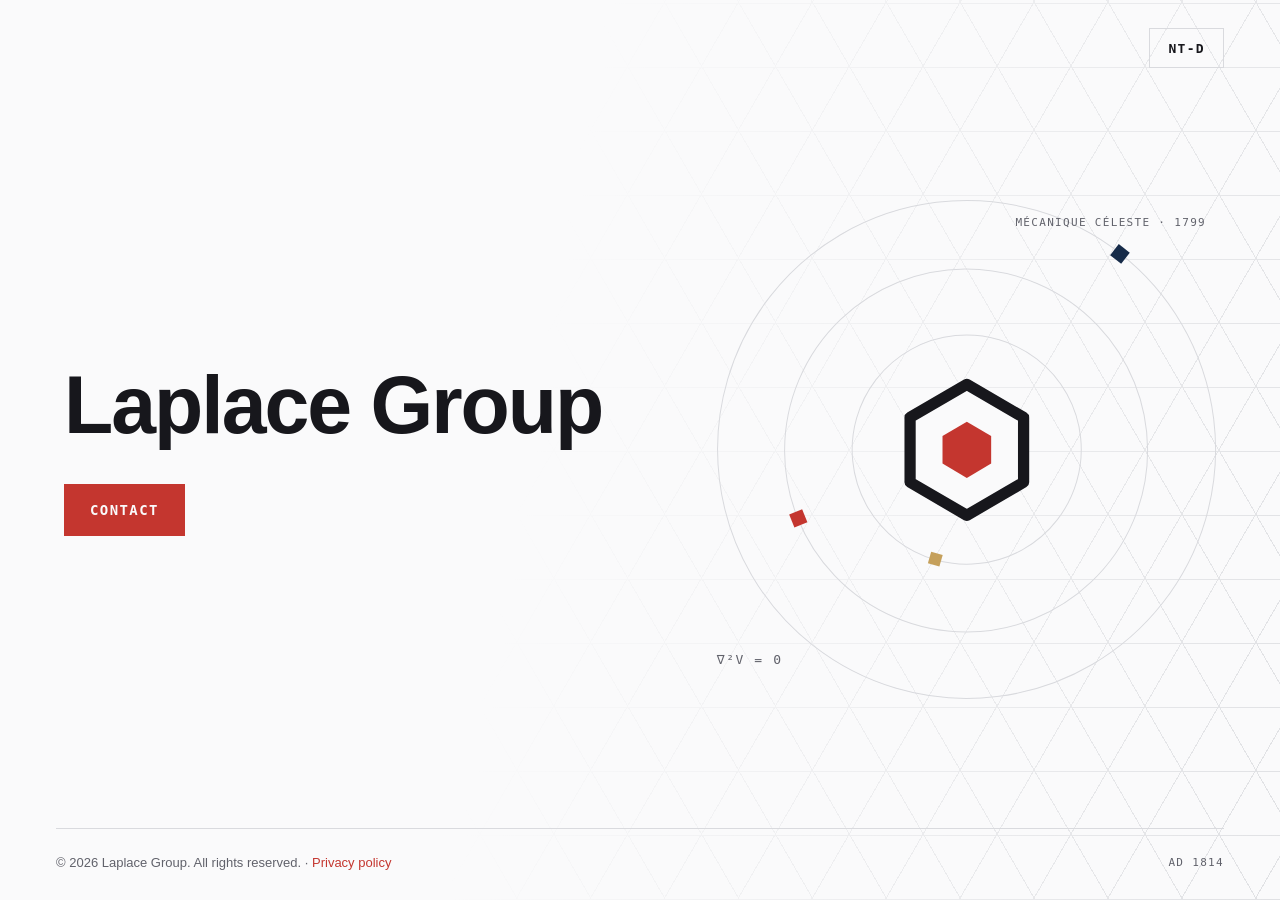
==== commit b65b4a96: "Promote motion-test page to homepage Defers orbit/pulse animation until after first paint and clips " ====
--- a/index.html
+++ b/index.html
@@ -83,20 +83,26 @@
         const scrambleTime = 215;
         const tickRate = 21;
         const decryptDuration = (finalText.length - 1) * stagger + scrambleTime;
-        const ringAnimation = hexFrame.animate(
-          [
-            { transform: 'rotate(0deg)' },
-            { transform: 'rotate(-360deg)' }
-          ],
-          {
-            duration: 720,
-            easing: 'ease-in-out',
-            fill: 'both'
-          }
-        );
-
-        ringAnimation.pause();
-        ringAnimation.currentTime = 0;
+        // Created on first toggle so the page paints with no animation running.
+        let ringAnimation = null;
+        const getRingAnimation = () => {
+          if (!ringAnimation && typeof hexFrame.animate === 'function') {
+            ringAnimation = hexFrame.animate(
+              [
+                { transform: 'rotate(0deg)' },
+                { transform: 'rotate(-360deg)' }
+              ],
+              {
+                duration: 720,
+                easing: 'ease-in-out',
+                fill: 'both'
+              }
+            );
+            ringAnimation.pause();
+            ringAnimation.currentTime = 0;
+          }
+          return ringAnimation;
+        };
 
         const randomGlyph = () => glyphs[Math.floor(Math.random() * glyphs.length)];
 
@@ -177,16 +183,19 @@
         };
 
         const spinRing = (engaged) => {
+          const ring = getRingAnimation();
+          if (!ring) return;
+
           if (reducedMotion.matches) {
-            ringAnimation.pause();
-            ringAnimation.currentTime = engaged ? ringAnimation.effect.getTiming().duration : 0;
+            ring.pause();
+            ring.currentTime = engaged ? ring.effect.getTiming().duration : 0;
             return;
           }
 
           if (engaged) {
-            ringAnimation.play();
+            ring.play();
           } else {
-            ringAnimation.reverse();
+            ring.reverse();
           }
         };
 
@@ -226,6 +235,19 @@
           });
         });
 
+        // Paint the static page first, then let the orbits and pulse start.
+        const startMotion = () => {
+          requestAnimationFrame(() => {
+            requestAnimationFrame(() => document.documentElement.classList.add('motion'));
+          });
+        };
+
+        if (document.readyState === 'complete') {
+          startMotion();
+        } else {
+          window.addEventListener('load', startMotion, { once: true });
+        }
+
       })();
     </script>
   </body>
--- a/styles.css
+++ b/styles.css
@@ -270,6 +270,7 @@
   position: absolute;
   border: 1px solid var(--line);
   border-radius: 50%;
+  transform: rotate(var(--orbit-start));
   transition: border-color 500ms ease;
 }
 
@@ -282,7 +283,7 @@
 
 .orbit-outer {
   inset: 0;
-  animation: spin var(--orbit-1) linear infinite;
+  --orbit-start: 38deg;
 }
 
 .orbit-outer span {
@@ -295,7 +296,7 @@
 
 .orbit-middle {
   inset: 13.5%;
-  animation: spin var(--orbit-2) linear infinite reverse;
+  --orbit-start: -112deg;
 }
 
 .orbit-middle span {
@@ -307,7 +308,7 @@
 
 .orbit-inner {
   inset: 27%;
-  animation: spin var(--orbit-3) linear infinite;
+  --orbit-start: 196deg;
 }
 
 .orbit-inner span {
@@ -327,7 +328,6 @@
   border: 0;
   background: transparent;
   cursor: pointer;
-  animation: pulse var(--pulse) ease-in-out infinite;
 }
 
 .hex-mark {
@@ -433,14 +433,31 @@
   text-decoration: none;
 }
 
+/* Motion starts only after the static page has painted (see index.html). */
+.motion .orbit-outer {
+  animation: spin var(--orbit-1) linear infinite;
+}
+
+.motion .orbit-middle {
+  animation: spin var(--orbit-2) linear infinite reverse;
+}
+
+.motion .orbit-inner {
+  animation: spin var(--orbit-3) linear infinite;
+}
+
+.motion .logo-core {
+  animation: pulse var(--pulse) ease-in-out infinite;
+}
+
 @keyframes spin {
-  from { transform: rotate(0deg); }
-  to { transform: rotate(360deg); }
+  from { transform: rotate(var(--orbit-start)); }
+  to { transform: rotate(calc(var(--orbit-start) + 360deg)); }
 }
 
 @keyframes pulse {
-  0%, 100% { opacity: 0.86; }
-  50% { opacity: 1; }
+  0%, 100% { opacity: 1; }
+  50% { opacity: 0.86; }
 }
 
 a:focus-visible,
@@ -464,8 +481,11 @@
 }
 
 @media (max-width: 860px) {
+  /* Rotating orbit boxes extend past the viewport; clip only the x-axis. */
   .site-shell {
-    overflow: visible;
+    overflow-x: hidden;
+    overflow-x: clip;
+    overflow-y: visible;
   }
 
   .grid-fade {
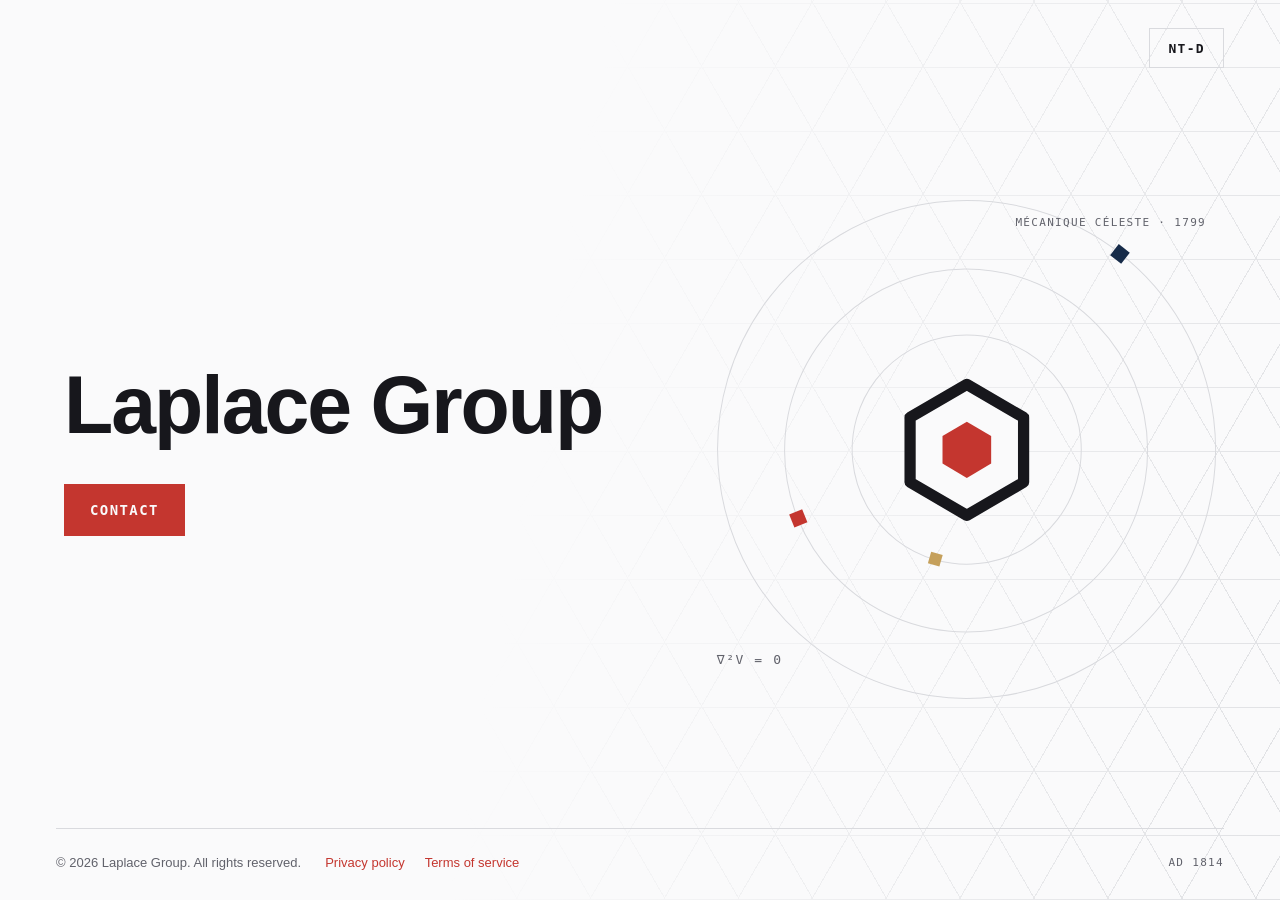
==== commit 1c139de8: "feat: add legal pages with clean URLs" ====
--- a/index.html
+++ b/index.html
@@ -56,10 +56,13 @@
       </main>
 
       <footer class="site-footer">
-        <span>
-          © 2026 Laplace Group. All rights reserved. ·
-          <a href="/privacy.html">Privacy policy</a>
-        </span>
+        <div class="footer-details">
+          <span>© 2026 Laplace Group. All rights reserved.</span>
+          <nav class="footer-links" aria-label="Legal">
+            <a href="/privacy/">Privacy policy</a>
+            <a href="/terms/">Terms of service</a>
+          </nav>
+        </div>
         <span class="footer-code">AD 1814</span>
       </footer>
     </div>
--- a/styles.css
+++ b/styles.css
@@ -402,35 +402,109 @@
   color: var(--ink);
 }
 
+.footer-details,
+.footer-links {
+  display: flex;
+  flex-wrap: wrap;
+  align-items: center;
+  gap: 8px 24px;
+}
+
+.footer-links {
+  gap: 8px 20px;
+}
+
 .footer-code {
   font-size: 11px;
   line-height: 1;
   white-space: nowrap;
 }
 
-.privacy-main {
+.legal-page {
+  min-height: 100vh;
+  min-height: 100svh;
+  display: flex;
+  flex-direction: column;
+}
+
+.legal-header,
+.legal-main,
+.legal-page .site-footer {
   width: min(100% - 48px, 808px);
-  min-height: 100vh;
   margin: 0 auto;
-  padding: 72px 0;
+}
+
+.legal-header {
+  display: flex;
+  flex-wrap: wrap;
+  align-items: center;
+  justify-content: space-between;
+  gap: 20px 32px;
+  padding: 28px 0;
+  border-bottom: 1px solid var(--line);
+  font-size: 14px;
+}
+
+.legal-brand {
+  font-weight: 600;
+}
+
+.legal-nav {
+  display: flex;
+  flex-wrap: wrap;
+  gap: 12px 24px;
+}
+
+.legal-header a {
+  text-decoration: none;
+}
+
+.legal-header a:hover,
+.legal-nav a[aria-current="page"] {
+  color: var(--accent);
+  text-decoration: underline;
+  text-underline-offset: 4px;
+}
+
+.legal-main {
+  flex: 1;
+  padding: 56px 0 64px;
   font-size: 17px;
   line-height: 1.7;
-}
-
-.privacy-main h1 {
-  margin: 52px 0 32px;
+  overflow-wrap: anywhere;
+}
+
+.legal-main h1 {
+  margin: 0 0 20px;
   font-size: clamp(42px, 7vw, 72px);
   letter-spacing: -0.04em;
-  line-height: 1;
-}
-
-.privacy-main p {
+  line-height: 1.06;
+}
+
+.legal-main h2 {
+  margin: 36px 0 12px;
+  font-size: 23px;
+  letter-spacing: -0.02em;
+  line-height: 1.3;
+}
+
+.legal-main .legal-updated {
+  margin: 0 0 32px;
+  font-size: 14px;
+}
+
+.legal-main p,
+.legal-main ul {
   color: var(--muted);
 }
 
-.privacy-main a {
+.legal-main li + li {
+  margin-top: 10px;
+}
+
+.legal-main a {
   color: var(--accent);
-  text-decoration: none;
+  text-underline-offset: 3px;
 }
 
 /* Motion starts only after the static page has painted (see index.html). */
